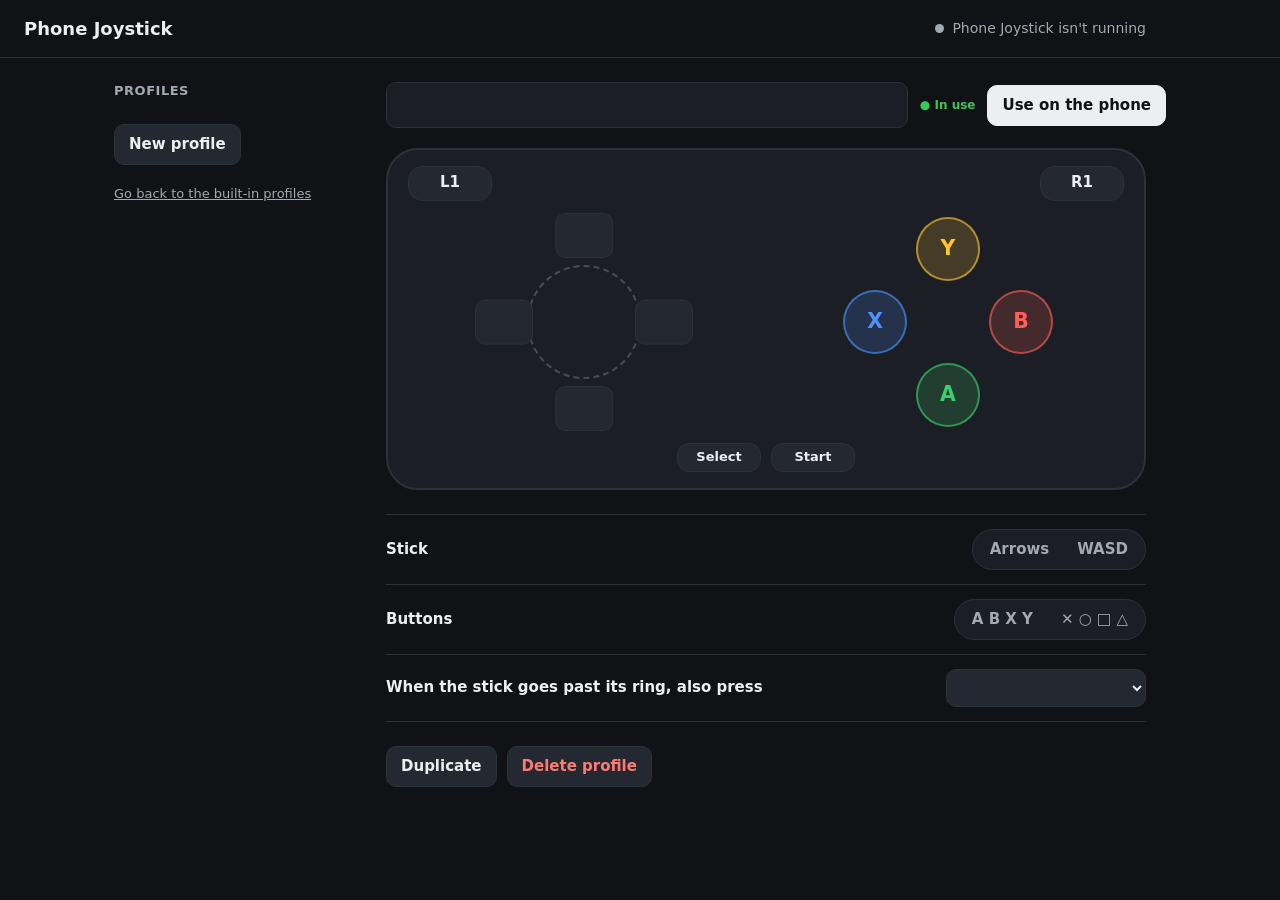
==== static/setup.html @ 440116d1 "feat: setup page to assign keys and manage profiles" ====
<!doctype html>
<html lang="en">
<head>
  <meta charset="utf-8">
  <meta name="viewport" content="width=device-width, initial-scale=1">
  <meta name="theme-color" content="#101216">
  <title>Phone Joystick</title>
  <link rel="stylesheet" href="/static/tokens.css">
  <link rel="stylesheet" href="/static/setup.css">
</head>
<body>
  <header class="top">
    <h1>Phone Joystick</h1>
    <span class="phones" id="phones" data-state="off"><span class="dot"></span><span id="phones-text"></span></span>
    <span class="save-status" id="save-status" role="status"></span>
  </header>

  <main class="layout">
    <nav class="profiles">
      <h2 data-text="profiles"></h2>
      <ul class="profile-list" id="profile-list"></ul>
      <button class="button" id="new-profile" data-text="newProfile"></button>
      <button class="link" id="reset" data-text="reset"></button>
    </nav>

    <section class="editor" id="editor">
      <div class="editor-head">
        <input class="name-input" id="profile-name" maxlength="40" autocomplete="off" spellcheck="false">
        <span class="badge" id="in-use" data-text="inUse"></span>
        <button class="button primary" id="use-profile" data-text="use"></button>
      </div>

      <div class="device" id="device">
        <button class="chip shoulder l1" data-control="l1"><span class="name">L1</span><span class="key"></span></button>
        <button class="chip shoulder r1" data-control="r1"><span class="name">R1</span><span class="key"></span></button>
        <div class="stick">
          <div class="stick-ring"></div>
          <button class="chip dir up" data-control="up"><span class="key"></span></button>
          <button class="chip dir down" data-control="down"><span class="key"></span></button>
          <button class="chip dir left" data-control="left"><span class="key"></span></button>
          <button class="chip dir right" data-control="right"><span class="key"></span></button>
        </div>
        <div class="face">
          <button class="chip round y" data-control="y"><span class="name">Y</span><span class="key"></span></button>
          <button class="chip round x" data-control="x"><span class="name">X</span><span class="key"></span></button>
          <button class="chip round b" data-control="b"><span class="name">B</span><span class="key"></span></button>
          <button class="chip round a" data-control="a"><span class="name">A</span><span class="key"></span></button>
        </div>
        <div class="system">
          <button class="chip pill" data-control="select"><span class="name">Select</span><span class="key"></span></button>
          <button class="chip pill" data-control="start"><span class="name">Start</span><span class="key"></span></button>
        </div>
      </div>

      <div class="capture" id="capture" hidden>
        <span id="capture-text"></span>
        <span class="capture-actions">
          <button class="button" id="clear-key" data-text="noKey"></button>
          <button class="button" id="cancel-capture" data-text="cancel"></button>
        </span>
      </div>

      <div class="options">
        <div class="option">
          <span class="option-label" data-text="stick"></span>
          <div class="segmented">
            <button data-stick="arrows" data-text="arrows"></button>
            <button data-stick="wasd">WASD</button>
          </div>
        </div>
        <div class="option">
          <span class="option-label" data-text="buttons"></span>
          <div class="segmented" role="radiogroup">
            <button role="radio" data-style="">A B X Y</button>
            <button role="radio" data-style="playstation">✕ ○ □ △</button>
          </div>
        </div>
        <div class="option">
          <label class="option-label" for="sprint" data-text="sprint"></label>
          <select class="select" id="sprint"></select>
        </div>
      </div>

      <div class="editor-actions">
        <button class="button" id="duplicate" data-text="duplicate"></button>
        <button class="button danger" id="delete" data-text="delete"></button>
      </div>
    </section>
  </main>

  <dialog class="confirm" id="confirm">
    <form method="dialog">
      <p id="confirm-text"></p>
      <div class="confirm-actions">
        <button class="button" value="cancel" data-text="cancel"></button>
        <button class="button danger" value="ok" id="confirm-ok"></button>
      </div>
    </form>
  </dialog>

  <script src="/static/common.js"></script>
  <script src="/static/setup.js"></script>
</body>
</html>
---- static/tokens.css ----
:root {
  --bg: #101216;
  --surface: #1b1e24;
  --surface-2: #242830;
  --border: #2c313a;
  --text: #eceef1;
  --muted: #a3a9b2;
  --ok: #34c759;
  --off: #ff453a;
  --sprint: #5ac8fa;
  --a: #3ccf6e;
  --b: #ff5f57;
  --x: #4c93ff;
  --y: #ffc531;
}

/* PlayStation symbol colors: ✕ blue, ○ red, □ pink, △ green. */
[data-style="playstation"] {
  --a: #7aa7ff;
  --b: #ff6b6b;
  --x: #ea8fd8;
  --y: #5fd6a8;
}
---- static/setup.css ----
* { box-sizing: border-box; }

[hidden] { display: none !important; }

html, body {
  margin: 0;
  background: var(--bg);
  color: var(--text);
  font: 15px/1.4 -apple-system, BlinkMacSystemFont, "Segoe UI", system-ui, sans-serif;
}

button, input, select {
  font: inherit;
  color: inherit;
}

button { cursor: pointer; }

:focus-visible {
  outline: 2px solid var(--sprint);
  outline-offset: 2px;
}

.top {
  display: flex;
  flex-wrap: wrap;
  align-items: center;
  gap: 8px 20px;
  padding: 16px 24px;
  border-bottom: 1px solid var(--border);
}

.top h1 {
  margin: 0 auto 0 0;
  font-size: 18px;
}

.phones {
  display: flex;
  align-items: center;
  gap: 8px;
  color: var(--muted);
  font-size: 14px;
}

.dot {
  width: 9px;
  height: 9px;
  border-radius: 50%;
  background: var(--muted);
}

.phones[data-state="on"] .dot { background: var(--ok); }

.save-status {
  min-width: 90px;
  color: var(--muted);
  font-size: 14px;
  text-align: right;
}

.save-status.error { color: var(--off); }

.layout {
  display: grid;
  grid-template-columns: 240px minmax(0, 1fr);
  gap: 32px;
  max-width: 1100px;
  margin: 0 auto;
  padding: 24px;
}

.profiles h2 {
  margin: 0 0 12px;
  color: var(--muted);
  font-size: 13px;
  font-weight: 600;
  letter-spacing: 0.04em;
  text-transform: uppercase;
}

.profile-list {
  display: flex;
  flex-direction: column;
  gap: 4px;
  margin: 0 0 12px;
  padding: 0;
  list-style: none;
}

.profile {
  display: flex;
  align-items: center;
  gap: 8px;
  width: 100%;
  padding: 10px 12px;
  border: 1px solid transparent;
  border-radius: 10px;
  background: none;
  text-align: left;
}

.profile:hover { background: var(--surface); }

.profile[aria-current="true"] {
  border-color: var(--border);
  background: var(--surface-2);
  font-weight: 600;
}

.profile-name {
  flex: 1;
  min-width: 0;
  overflow: hidden;
  text-overflow: ellipsis;
  white-space: nowrap;
}

.tag,
.badge {
  flex: none;
  color: var(--ok);
  font-size: 12px;
  font-weight: 600;
}

.badge::before,
.tag::before {
  content: "● ";
}

.button {
  padding: 9px 14px;
  border: 1px solid var(--border);
  border-radius: 10px;
  background: var(--surface-2);
  font-weight: 600;
  white-space: nowrap;
}

.button:hover { border-color: var(--muted); }

.button:disabled {
  opacity: 0.4;
  cursor: default;
}

.button.primary {
  border-color: var(--text);
  background: var(--text);
  color: var(--bg);
}

.button.danger { color: #ff7b72; }

.link {
  display: block;
  margin-top: 20px;
  padding: 0;
  border: 0;
  background: none;
  color: var(--muted);
  font-size: 13px;
  text-align: left;
  text-decoration: underline;
}

.editor-head {
  display: flex;
  flex-wrap: wrap;
  align-items: center;
  gap: 12px;
  margin-bottom: 20px;
}

.name-input {
  flex: 1 1 260px;
  min-width: 0;
  padding: 8px 12px;
  border: 1px solid var(--border);
  border-radius: 10px;
  background: var(--surface);
  font-size: 20px;
  font-weight: 700;
}

/* The phone, held sideways, with the key under each control. */
.device {
  --s: clamp(46px, 7vw, 64px);
  display: grid;
  grid-template-columns: 1fr 1fr;
  grid-template-rows: auto 1fr auto;
  gap: 12px;
  max-width: 760px;
  padding: 16px 20px;
  border: 2px solid var(--border);
  border-radius: 32px;
  background: var(--surface);
}

.chip {
  display: flex;
  flex-direction: column;
  align-items: center;
  justify-content: center;
  gap: 2px;
  border: 1px solid var(--border);
  background: var(--surface-2);
}

.chip:hover { border-color: var(--muted); }

.chip .name {
  font-weight: 700;
  line-height: 1;
}

.chip .key {
  color: var(--text);
  font-size: 14px;
  font-weight: 600;
  white-space: nowrap;
}

.chip.empty .key { color: var(--muted); }

.chip.empty { border-style: dashed; }

.chip.capturing {
  border: 2px solid var(--sprint);
  box-shadow: 0 0 0 4px color-mix(in srgb, var(--sprint) 25%, transparent);
}

.shoulder {
  grid-area: 1 / 1;
  justify-self: start;
  min-width: 84px;
  padding: 8px 14px;
  border-radius: 14px;
}

.shoulder.r1 {
  grid-area: 1 / 2;
  justify-self: end;
}

.shoulder .name { font-size: 15px; }

.stick {
  position: relative;
  grid-area: 2 / 1;
  place-self: center;
  width: calc(var(--s) * 3.4);
  height: calc(var(--s) * 3.4);
}

.stick-ring {
  position: absolute;
  inset: 24%;
  border: 2px dashed rgba(255, 255, 255, 0.2);
  border-radius: 50%;
}

.dir {
  position: absolute;
  min-width: calc(var(--s) * 0.9);
  height: calc(var(--s) * 0.7);
  padding: 0 8px;
  border-radius: 10px;
}

.dir.up { top: 0; left: 50%; transform: translateX(-50%); }
.dir.down { bottom: 0; left: 50%; transform: translateX(-50%); }
.dir.left { left: 0; top: 50%; transform: translateY(-50%); }
.dir.right { right: 0; top: 50%; transform: translateY(-50%); }

.face {
  grid-area: 2 / 2;
  place-self: center;
  display: grid;
  grid-template-columns: repeat(3, var(--s));
  grid-template-rows: repeat(3, var(--s));
  gap: calc(var(--s) * 0.14);
}

.round {
  --c: var(--a);
  border: 2px solid color-mix(in srgb, var(--c) 60%, transparent);
  border-radius: 50%;
  background: color-mix(in srgb, var(--c) 18%, var(--surface));
}

.round .name {
  color: var(--c);
  font-size: calc(var(--s) * 0.32);
}

.round .key { font-size: 12px; }

.round.y { --c: var(--y); grid-area: 1 / 2; }
.round.x { --c: var(--x); grid-area: 2 / 1; }
.round.b { --c: var(--b); grid-area: 2 / 3; }
.round.a { --c: var(--a); grid-area: 3 / 2; }

.system {
  grid-area: 3 / 1 / 4 / 3;
  justify-self: center;
  display: flex;
  gap: 10px;
}

.pill {
  min-width: 84px;
  padding: 6px 14px;
  border-radius: 12px;
}

.pill .name { font-size: 13px; }

.capture {
  display: flex;
  flex-wrap: wrap;
  align-items: center;
  gap: 10px 16px;
  max-width: 760px;
  margin-top: 12px;
  padding: 12px 16px;
  border: 1px solid var(--sprint);
  border-radius: 12px;
  background: color-mix(in srgb, var(--sprint) 10%, var(--bg));
  font-weight: 600;
}

#capture-text { flex: 1 1 240px; }

#capture-text.error { color: #ff7b72; }

.capture-actions {
  display: flex;
  gap: 8px;
}

.options {
  display: flex;
  flex-direction: column;
  max-width: 760px;
  margin-top: 24px;
  border-top: 1px solid var(--border);
}

.option {
  display: flex;
  flex-wrap: wrap;
  align-items: center;
  justify-content: space-between;
  gap: 8px 16px;
  padding: 14px 0;
  border-bottom: 1px solid var(--border);
}

.option-label {
  flex: 1 1 260px;
  font-weight: 600;
}

.segmented {
  display: flex;
  padding: 3px;
  border: 1px solid var(--border);
  border-radius: 999px;
  background: var(--surface);
}

.segmented button {
  padding: 6px 14px;
  border: 0;
  border-radius: 999px;
  background: none;
  color: var(--muted);
  font-weight: 600;
  white-space: nowrap;
}

.segmented button[aria-pressed="true"],
.segmented button[aria-checked="true"] {
  background: var(--text);
  color: var(--bg);
}

.select {
  min-width: 200px;
  padding: 8px 12px;
  border: 1px solid var(--border);
  border-radius: 10px;
  background: var(--surface-2);
}

.editor-actions {
  display: flex;
  flex-wrap: wrap;
  gap: 10px;
  margin-top: 24px;
}

.confirm {
  max-width: 420px;
  padding: 20px;
  border: 1px solid var(--border);
  border-radius: 16px;
  background: var(--surface);
  color: var(--text);
}

.confirm::backdrop { background: rgba(0, 0, 0, 0.6); }

.confirm p {
  margin: 0 0 20px;
  font-weight: 600;
}

.confirm-actions {
  display: flex;
  flex-wrap: wrap;
  justify-content: flex-end;
  gap: 10px;
}

@media (max-width: 760px) {
  .layout {
    grid-template-columns: minmax(0, 1fr);
    gap: 24px;
    padding: 16px;
  }

  .top { padding: 14px 16px; }

  .profile-list {
    flex-direction: row;
    flex-wrap: wrap;
  }

  .profile {
    width: auto;
    border-color: var(--border);
  }

  .device {
    grid-template-rows: auto auto auto auto;
    border-radius: 24px;
  }

  .stick { grid-area: 2 / 1 / 3 / 3; }
  .face { grid-area: 3 / 1 / 4 / 3; }
  .system { grid-area: 4 / 1 / 5 / 3; }
}
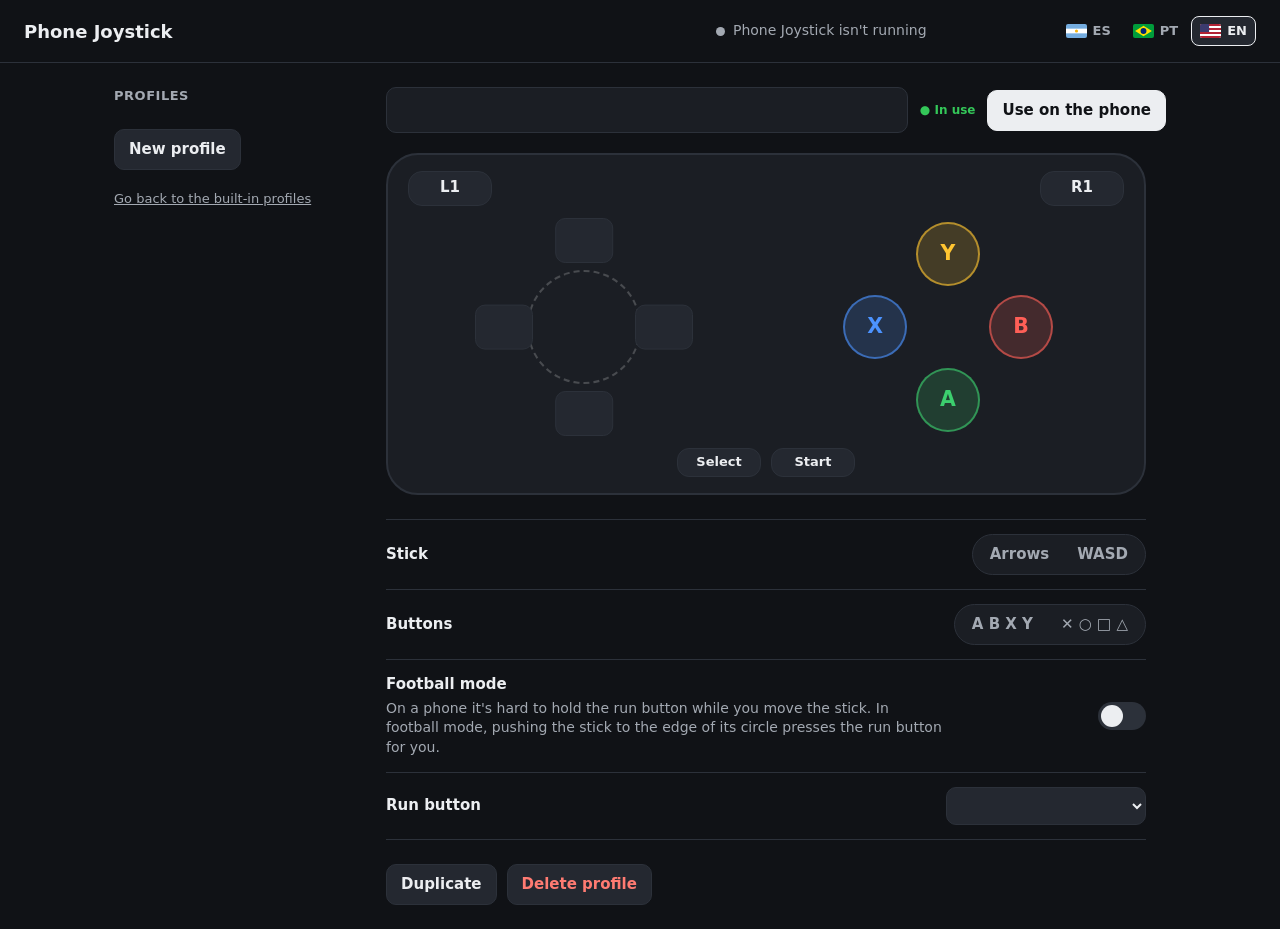
==== commit 155e684b: "feat: Spanish, Portuguese and English with language flags" ====
--- a/static/setup.html
+++ b/static/setup.html
@@ -13,6 +13,11 @@
     <h1>Phone Joystick</h1>
     <span class="phones" id="phones" data-state="off"><span class="dot"></span><span id="phones-text"></span></span>
     <span class="save-status" id="save-status" role="status"></span>
+    <div class="langs" id="langs" role="radiogroup">
+      <button role="radio" data-lang="es" title="Español"><svg viewBox="0 0 30 20" aria-hidden="true"><rect width="30" height="20" fill="#74acdf"/><rect y="6.67" width="30" height="6.67" fill="#fff"/><circle cx="15" cy="10" r="2.2" fill="#f6b40e"/></svg><span>ES</span></button>
+      <button role="radio" data-lang="pt" title="Português"><svg viewBox="0 0 30 20" aria-hidden="true"><rect width="30" height="20" fill="#009c3b"/><polygon points="15,2.5 27,10 15,17.5 3,10" fill="#ffdf00"/><circle cx="15" cy="10" r="4.2" fill="#002776"/></svg><span>PT</span></button>
+      <button role="radio" data-lang="en" title="English"><svg viewBox="0 0 30 20" aria-hidden="true"><rect width="30" height="20" fill="#fff"/><g fill="#b22234"><rect width="30" height="2.86"/><rect y="5.71" width="30" height="2.86"/><rect y="11.43" width="30" height="2.86"/><rect y="17.14" width="30" height="2.86"/></g><rect width="13" height="11.43" fill="#3c3b6e"/></svg><span>EN</span></button>
+    </div>
   </header>
 
   <main class="layout">
@@ -75,8 +80,15 @@
             <button role="radio" data-style="playstation">✕ ○ □ △</button>
           </div>
         </div>
-        <div class="option">
-          <label class="option-label" for="sprint" data-text="sprint"></label>
+        <div class="option football">
+          <div class="option-text">
+            <label class="option-label" for="football" data-text="football"></label>
+            <p class="option-help" data-text="footballHelp"></p>
+          </div>
+          <input class="switch" type="checkbox" role="switch" id="football">
+        </div>
+        <div class="option" id="run-row">
+          <label class="option-label" for="sprint" data-text="runButton"></label>
           <select class="select" id="sprint"></select>
         </div>
       </div>
--- a/static/setup.css
+++ b/static/setup.css
@@ -453,3 +453,81 @@
   .face { grid-area: 3 / 1 / 4 / 3; }
   .system { grid-area: 4 / 1 / 5 / 3; }
 }
+
+.langs {
+  display: flex;
+  gap: 4px;
+}
+
+.langs button {
+  display: flex;
+  align-items: center;
+  gap: 6px;
+  padding: 5px 8px;
+  border: 1px solid transparent;
+  border-radius: 8px;
+  background: none;
+  color: var(--muted);
+  font-size: 13px;
+  font-weight: 700;
+}
+
+.langs button:hover { border-color: var(--border); }
+
+.langs button[aria-checked="true"] {
+  border-color: var(--text);
+  background: var(--surface-2);
+  color: var(--text);
+}
+
+.langs svg {
+  width: 21px;
+  height: 14px;
+  border-radius: 2px;
+}
+
+.option-text {
+  flex: 1 1 320px;
+  min-width: 0;
+}
+
+.option-help {
+  max-width: 560px;
+  margin: 4px 0 0;
+  color: var(--muted);
+  font-size: 14px;
+}
+
+.switch {
+  appearance: none;
+  position: relative;
+  flex: none;
+  width: 48px;
+  height: 28px;
+  margin: 0;
+  border-radius: 999px;
+  background: var(--border);
+  cursor: pointer;
+  transition: background 0.15s;
+}
+
+.switch::after {
+  content: "";
+  position: absolute;
+  top: 3px;
+  left: 3px;
+  width: 22px;
+  height: 22px;
+  border-radius: 50%;
+  background: var(--text);
+  transition: transform 0.15s;
+}
+
+.switch:checked { background: var(--ok); }
+
+.switch:checked::after { transform: translateX(20px); }
+
+.switch:disabled {
+  opacity: 0.4;
+  cursor: default;
+}
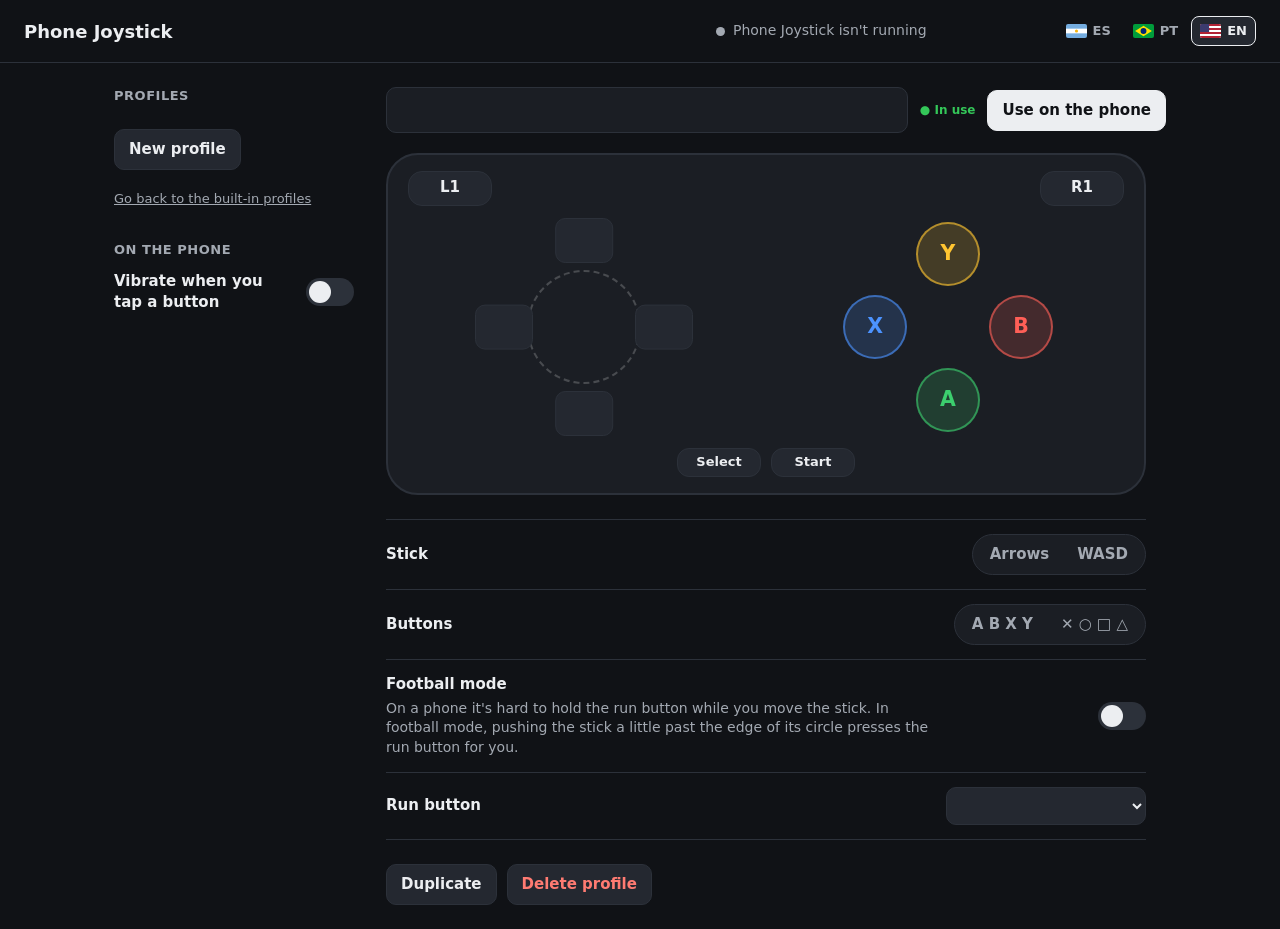
==== commit 2735bf18: "feat: bigger buttons, optional vibration, sprint a little past the ring" ====
--- a/static/setup.html
+++ b/static/setup.html
@@ -26,6 +26,11 @@
       <ul class="profile-list" id="profile-list"></ul>
       <button class="button" id="new-profile" data-text="newProfile"></button>
       <button class="link" id="reset" data-text="reset"></button>
+      <h2 class="phone-settings" data-text="phoneSettings"></h2>
+      <label class="setting">
+        <span data-text="vibrate"></span>
+        <input class="switch" type="checkbox" role="switch" id="vibrate">
+      </label>
     </nav>
 
     <section class="editor" id="editor">
--- a/static/setup.css
+++ b/static/setup.css
@@ -531,3 +531,14 @@
   opacity: 0.4;
   cursor: default;
 }
+
+.phone-settings { margin-top: 32px !important; }
+
+.setting {
+  display: flex;
+  align-items: center;
+  justify-content: space-between;
+  gap: 12px;
+  font-weight: 600;
+  cursor: pointer;
+}
